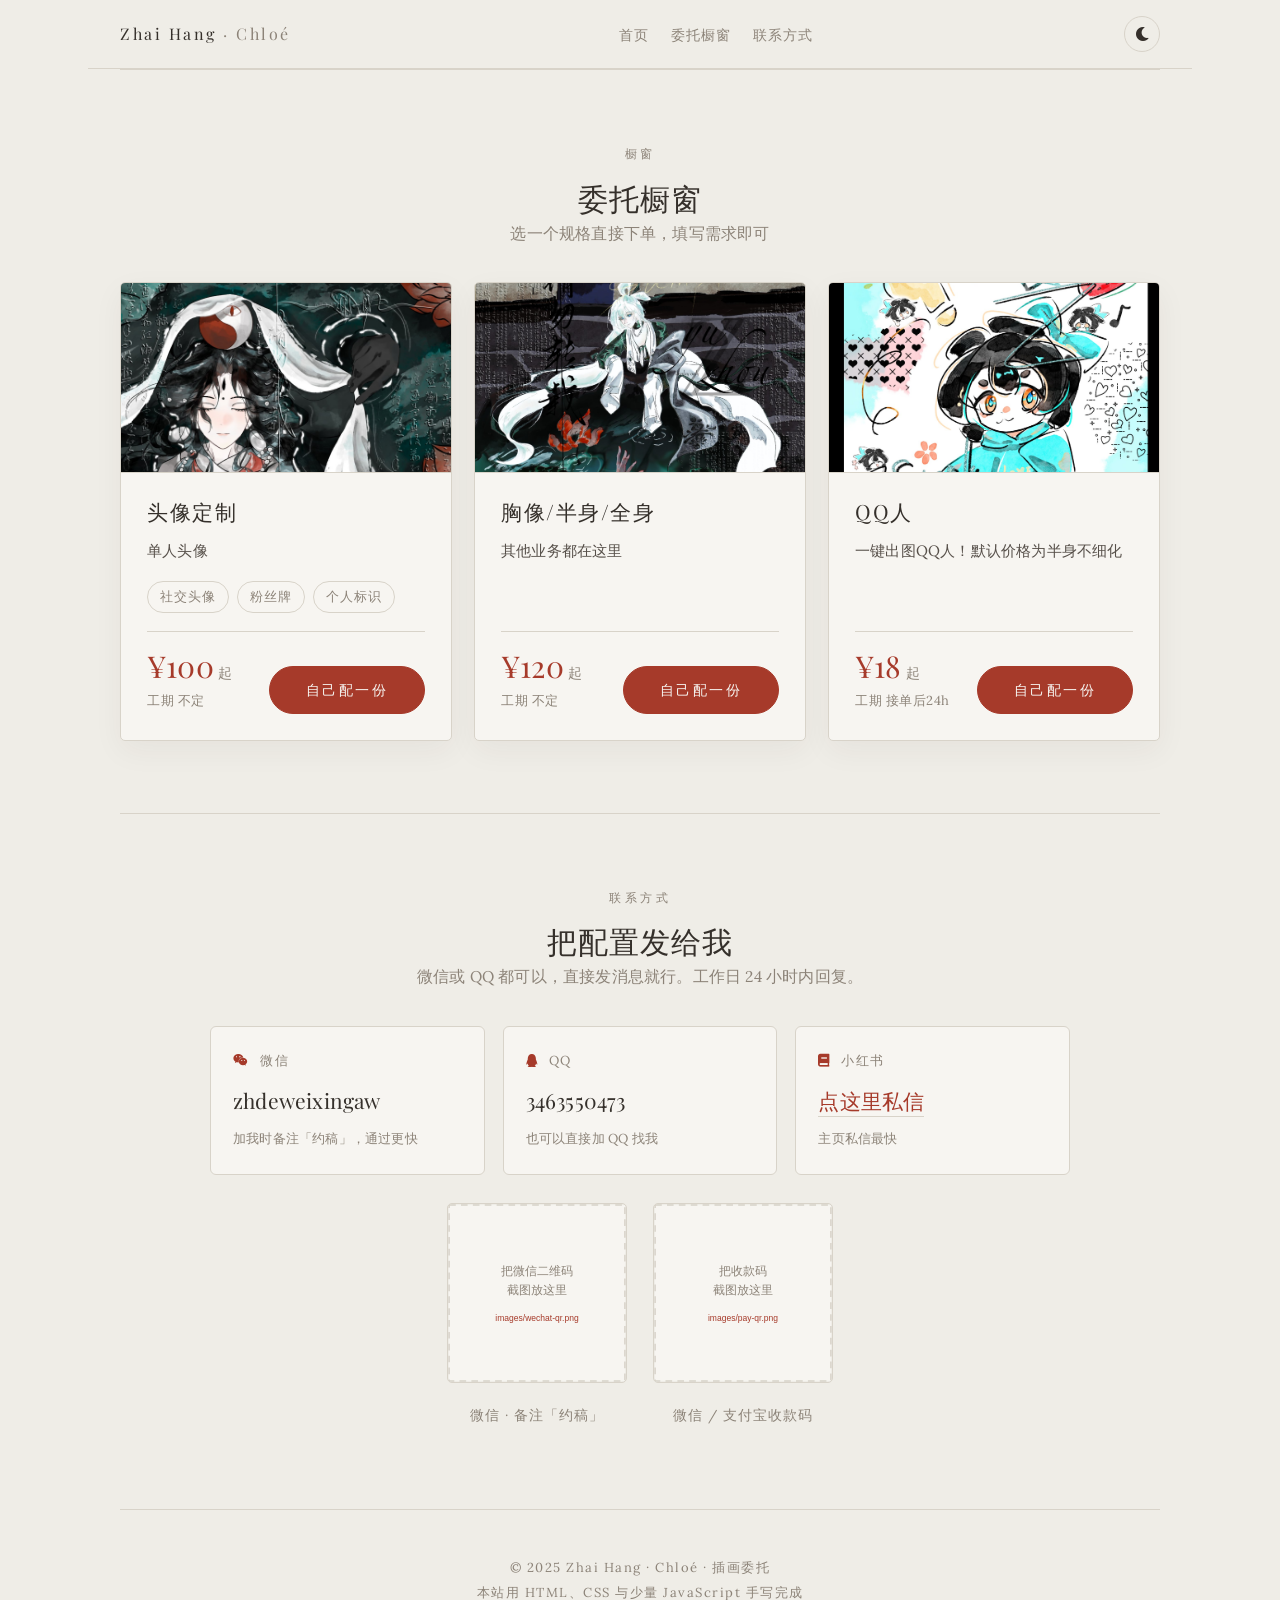
==== listings.html @ dc4da5c8 "Add files via upload" ====
<!DOCTYPE html>
<html lang="zh-CN">
  <head>
    <meta charset="utf-8">
    <meta name="viewport" content="width=device-width, initial-scale=1.0">
    <title>委托橱窗 · 自己配一份报价</title>
    <meta name="description" content="选规格、加料、填数量，实时看到预估价格。">
    <link rel="icon" href="favicon.svg" type="image/svg+xml">
    <link rel="preconnect" href="https://fonts.googleapis.com">
    <link rel="preconnect" href="https://fonts.gstatic.com" crossorigin>
    <link rel="stylesheet" href="style.css">
    <link rel="stylesheet" href="forms.css">
    <link rel="stylesheet" href="https://fonts.googleapis.com/css2?family=Lora:wght@400;500;600&family=Playfair+Display:wght@400;500;600&display=swap">
    <link rel="stylesheet" href="https://cdnjs.cloudflare.com/ajax/libs/font-awesome/5.15.4/css/all.min.css">
    <script src="contact.js" defer></script>
    <script src="listings.js" defer></script>
  </head>

  <body>
    <div class="page">

      <header class="site-header">
        <div class="topbar">
          <a class="brand" href="index.html">Zhai Hang <span>· Chloé</span></a>
          <nav class="nav">
            <a href="index.html">首页</a>
            <a href="listings.html">委托橱窗</a>
            <a href="#contact-area">联系方式</a>
          </nav>
          <button class="theme-toggle" id="theme-toggle" type="button" aria-label="切换深色模式">
            <i class="fas fa-moon"></i>
          </button>
        </div>
      </header>

      <main>
        <!-- ========== 橱窗列表 ========== -->
        <section class="section" id="list-view">
          <p class="eyebrow" id="intro-eyebrow"></p>
          <h2 id="intro-title"></h2>
          <p class="section-sub" id="intro-sub"></p>
          <div class="listing-grid" id="listing-grid"></div>
        </section>

        <!-- ========== 配置器（选规格 → 加料 → 数量 → 总价） ========== -->
        <section class="section" id="detail-view" hidden>
          <p><a class="back-link" id="back" href="#">← 返回橱窗</a></p>

          <img class="detail-cover" id="d-cover" alt="">
          <h2 id="d-title"></h2>
          <p class="section-sub" id="d-desc"></p>

          <!-- 例图区：默认只显示前几张，其余折叠；上面给一个直达配置器的按钮 -->
          <div class="gallery-head">
            <p class="gallery-title" id="d-gallery-title"></p>
            <a class="btn btn-solid btn-sm" href="#configurator">不用看完 · 直接去选规格 ↓</a>
          </div>

          <!-- 这个橱窗的例图（封面之外的都放这里，点开可放大） -->
          <div class="gallery" id="d-gallery"></div>
          <p class="gallery-more-wrap">
            <button class="btn btn-ghost" id="gallery-more" type="button" hidden></button>
          </p>

          <!-- 图片放大用的灯箱 -->
          <div class="lightbox" id="lightbox" role="dialog" aria-modal="true" aria-label="例图预览" hidden>
            <button class="lb-btn lb-close" id="lb-close" type="button" aria-label="关闭">×</button>
            <button class="lb-btn lb-prev" id="lb-prev" type="button" aria-label="上一张">‹</button>
            <img class="lb-img" id="lb-img" src="" alt="">
            <button class="lb-btn lb-next" id="lb-next" type="button" aria-label="下一张">›</button>
            <p class="lb-caption" id="lb-caption"></p>
          </div>

          <div class="config" id="configurator" style="max-width:860px; margin:0 auto;">

            <h3 class="cfg-title"><span class="cfg-step">1</span> 选规格</h3>
            <ul class="option-list" id="d-options"></ul>

            <h3 class="cfg-title"><span class="cfg-step">2</span> 加料 / 附加服务 <span class="cfg-optional">可多选，也可以不加</span></h3>
            <ul class="addon-list" id="d-addons"></ul>

            <h3 class="cfg-title"><span class="cfg-step">3</span> 数量</h3>
            <div class="qty-row">
              <button class="qty-btn" id="qty-minus" type="button" aria-label="减少">－</button>
              <input class="qty-input" id="qty" type="number" min="1" max="99" value="1">
              <button class="qty-btn" id="qty-plus" type="button" aria-label="增加">＋</button>
              <span class="qty-note">同一张图要做两个尺寸／两版，就填 2</span>
            </div>

            <div class="total-box">
              <div class="total-left">
                <span class="total-label">合计（预估）</span>
                <span class="total-detail" id="d-detail"></span>
              </div>
              <span class="total-value" id="d-total">¥0</span>
            </div>

            <p class="cfg-actions">
              <button class="btn btn-solid" id="copy-config" type="button">复制这份配置</button>
              <a class="btn btn-ghost" href="#contact-area">看联系方式</a>
            </p>
            <p class="field-hint" style="text-align:center;">
              把复制的配置发到微信 / QQ，我确认后回复最终价格与排期。这个数字是预估，最终以沟通为准。
            </p>
          </div>
        </section>

        <!-- ========== 联系方式 ========== -->
        <section class="section" id="contact-area">
          <p class="eyebrow">联系方式</p>
          <h2>把配置发给我</h2>
          <p class="section-sub">微信或 QQ 都可以，直接发消息就行。工作日 24 小时内回复。</p>
          <div class="contact-boxes" id="d-contact"></div>
          <div class="qr-inline" id="d-qr"></div>
        </section>
      </main>

      <footer class="footer">
        <p class="footer-note">© 2025 Zhai Hang · Chloé · 插画委托</p>
        <p class="footer-note">本站用 HTML、CSS 与少量 JavaScript 手写完成</p>
      </footer>
    </div>
  </body>
</html>
---- style.css ----
/* =========================================================
   style.css — 插画委托站
   设计语言：米白底 + 衬线标题 + 细线 + 卡片（与个人主页同一套）
   配色来源：自己的画作（朱红 + 墨绿）
   组织：
     0. 变量（含深色模式）   1. 基础        2. 标题
     3. 链接与按钮           4. 可复用类     5. 区块与网格
     6. 顶栏导航与主题开关   7. 首屏         8. 业务卡片
     9. 例图与筛选           10. 灯箱        11. 价格
     12. 估价器              13. 流程        14. 问答
     15. 联系与付款          16. 页脚        17. 回到顶部
     18. 滚动淡入            19. 响应式      20. 减少动态效果
   ========================================================= */

/* ---------- 0. 变量（想换整站配色，只改这里）---------- */
:root {
  --bg: #EFEDE7;
  --surface: #F7F5F1;
  --ink: #35302B;
  --text: #57504A;
  --taupe: #8C8378;
  --line: #D8D3C9;
  --accent: #A63A2A;        /* 朱红：取自画里的阴阳 */
  --deep: #1F3A37;          /* 墨绿：取自画里的墨色 */
  --green: #2F6B4F;
  --green-bg: #E7EFE8;
  --warn: #8A6234;
  --warn-bg: #F3E7D8;

  --font-title: "Playfair Display", "Songti SC", "STSong", "SimSun", "Times New Roman", serif;
  --font-text: "Lora", "PingFang SC", "Microsoft YaHei", "Hiragino Sans GB", Georgia, sans-serif;
}

/* 深色模式：同一套变量换一套值，全站跟着变。
   由 script.js 给 <html> 加上 data-theme="dark" 触发 */
[data-theme="dark"] {
  --bg: #191817;
  --surface: #211F1D;
  --ink: #F0EBE3;
  --text: #C6BFB5;
  --taupe: #8B8378;
  --line: #34312D;
  --accent: #D96A4F;        /* 深色底上把朱红提亮一点，保证对比度 */
  --deep: #8FBDB2;
  --green: #7FC79B;
  --green-bg: #22302A;
  --warn: #D4A96A;
  --warn-bg: #33302A;
}

/* 隐藏属性必须压过 display:flex 之类的设置 */
[hidden] {
  display: none !important;
}

/* ---------- 1. 基础 ---------- */
* {
  margin: 0;
  padding: 0;
  box-sizing: border-box;
}

html {
  scroll-behavior: smooth;   /* 点导航锚点时平滑滚动 */
}

body {
  background-color: var(--bg);
  color: var(--text);
  font-family: var(--font-text);
  font-size: 17px;
  line-height: 1.9;
  letter-spacing: 0.2px;
  text-align: center;
  padding: 0 32px;
  transition: background-color 0.35s ease, color 0.35s ease;
}

.page {
  max-width: 1040px;
  margin: 0 auto;
}

/* ---------- 2. 标题 ---------- */
h1, h2, h3 {
  font-family: var(--font-title);
  color: var(--ink);
  font-weight: 400;
  line-height: 1.4;
  letter-spacing: 1px;
}

h1 { font-size: 52px; line-height: 1.3; }
h2 { font-size: 30px; font-weight: 500; }
h3 { font-size: 19px; letter-spacing: 1.5px; }

/* ---------- 3. 链接与按钮 ---------- */
a {
  color: var(--accent);
  text-decoration: none;
  border-bottom: 1px solid var(--line);
  padding-bottom: 2px;
  transition: color 0.3s ease, border-color 0.3s ease;
}

a:hover {
  color: var(--deep);
  border-bottom-color: var(--deep);
}

strong {
  font-weight: 600;
  color: var(--accent);
}

.btn {
  display: inline-block;
  font-family: var(--font-title);
  font-size: 14px;
  letter-spacing: 2.5px;
  padding: 13px 36px;
  border: 1px solid var(--line);
  border-radius: 999px;
  color: var(--ink);
  cursor: pointer;
  transition: background-color 0.3s ease, color 0.3s ease, border-color 0.3s ease;
}

.btn-solid {
  background-color: var(--accent);
  border-color: var(--accent);
  color: #F7F5F1;
}

.btn-solid:hover {
  background-color: var(--deep);
  border-color: var(--deep);
  color: #F7F5F1;
}

.btn-ghost {
  color: var(--accent);
  border-color: var(--accent);
}

.btn-ghost:hover {
  background-color: var(--accent);
  color: #F7F5F1;
  border-color: var(--accent);
}

/* ---------- 4. 可复用类 ---------- */
.img-circle { border-radius: 50%; }
.text-center { text-align: center; }

.list-inline {
  list-style: none;
  padding-left: 0;
}

.list-inline > li {
  display: inline;
  padding: 0 20px;
}

.card {
  background-color: var(--surface);
  border: 1px solid var(--line);
  border-radius: 5px;
  padding: 34px 32px;
  box-shadow: 0 10px 30px rgba(53, 48, 43, 0.05);
  transition: box-shadow 0.3s ease;
  text-align: left;
}

.card:hover {
  box-shadow: 0 18px 44px rgba(53, 48, 43, 0.12);
}

.meta {
  list-style: none;
  margin-top: 16px;
  font-size: 14.5px;
  color: var(--taupe);
  letter-spacing: 0.5px;
}

.meta li { padding: 3px 0; }

/* ---------- 5. 区块与网格 ---------- */
.section {
  padding: 72px 0;
  border-top: 1px solid var(--line);
}

.section-sub {
  color: var(--taupe);
  font-size: 15.5px;
  max-width: 640px;
  margin: 0 auto 34px;
}

.eyebrow {
  font-family: var(--font-title);
  font-size: 12px;
  letter-spacing: 3.5px;
  color: var(--taupe);
  margin-bottom: 12px;
}

.grid-2, .grid-3, .grid-4 { display: grid; gap: 20px; }
.grid-2 { grid-template-columns: repeat(2, 1fr); }
.grid-3 { grid-template-columns: repeat(3, 1fr); }
.grid-4 { grid-template-columns: repeat(4, 1fr); gap: 16px; }

/* ---------- 6. 顶栏导航与主题开关 ---------- */
.site-header {
  position: sticky;
  top: 0;
  z-index: 20;
  background-color: var(--bg);
  border-bottom: 1px solid var(--line);
  margin: 0 -32px;
  padding: 0 32px;
  transition: background-color 0.35s ease;
}

.topbar {
  display: flex;
  align-items: center;
  justify-content: space-between;
  flex-wrap: wrap;
  gap: 10px 20px;
  padding: 16px 0;
}

.brand {
  font-family: var(--font-title);
  font-size: 16px;
  letter-spacing: 2.5px;
  color: var(--ink);
  border-bottom: 0;
  padding-bottom: 0;
}

.brand span { color: var(--taupe); }
.brand:hover { color: var(--accent); }

.nav a {
  margin-left: 18px;
  font-size: 14px;
  letter-spacing: 1px;
  color: var(--taupe);
  border-bottom: 0;
  padding-bottom: 0;
}

.nav a:hover { color: var(--accent); }

.theme-toggle {
  width: 36px;
  height: 36px;
  border: 1px solid var(--line);
  border-radius: 50%;
  background-color: transparent;
  color: var(--ink);
  cursor: pointer;
  font-size: 14px;
  transition: border-color 0.3s ease, color 0.3s ease;
}

.theme-toggle:hover {
  border-color: var(--accent);
  color: var(--accent);
}

/* ---------- 7. 首屏 ---------- */
.hero { padding: 84px 0 76px; }

.badge {
  display: inline-flex;
  align-items: center;
  gap: 9px;
  background-color: var(--green-bg);
  color: var(--green);
  font-size: 13px;
  letter-spacing: 2px;
  padding: 7px 20px;
  border-radius: 999px;
  margin-bottom: 36px;
}

.badge .dot {
  width: 7px;
  height: 7px;
  border-radius: 50%;
  background-color: currentColor;
}

/* 状态不同，徽章颜色跟着变（由 script.js 设置 data-status） */
.badge[data-status="full"] {
  background-color: var(--warn-bg);
  color: var(--warn);
}

.badge[data-status="closed"] {
  background-color: var(--line);
  color: var(--taupe);
}

.tagline {
  color: var(--taupe);
  font-size: 16px;
  letter-spacing: 2px;
  margin-top: 18px;
}

.hero-actions { margin: 34px 0 20px; }
.hero-actions .btn { margin: 0 6px; }

.hero-note {
  font-size: 14px;
  letter-spacing: 1px;
  color: var(--taupe);
}

/* 站点头像（在后台可以上传替换；没上传就自动隐藏） */
.avatar {
  display: block;
  width: 132px;
  height: 132px;
  object-fit: cover;
  border-radius: 50%;
  border: 1px solid var(--line);
  padding: 6px;
  background-color: var(--surface);
  margin: 0 auto 30px;
}

/* 实时更新提示：后台一保存，访客这边会看到它 */
.live-toast {
  position: fixed;
  left: 50%;
  bottom: 30px;
  transform: translateX(-50%);
  z-index: 40;
  background-color: var(--ink);
  color: var(--bg);
  font-size: 14px;
  letter-spacing: 1.5px;
  padding: 11px 26px;
  border-radius: 999px;
  box-shadow: 0 12px 30px rgba(0, 0, 0, 0.18);
  animation: toast-in 0.35s ease;
}

@keyframes toast-in {
  from { opacity: 0; transform: translate(-50%, 12px); }
  to { opacity: 1; transform: translate(-50%, 0); }
}

/* ---------- 8. 业务卡片 ---------- */
.service h3 { margin-bottom: 12px; }

.service h3 i {
  color: var(--accent);
  font-size: 0.85em;
  margin-right: 10px;
}

.service p { font-size: 15.5px; }

/* ---------- 9. 例图与筛选 ---------- */
.filters {
  display: flex;
  justify-content: center;
  flex-wrap: wrap;
  gap: 10px;
  margin-bottom: 30px;
}

.filter {
  font-family: var(--font-title);
  font-size: 13px;
  letter-spacing: 2px;
  padding: 8px 22px;
  border: 1px solid var(--line);
  border-radius: 999px;
  background-color: transparent;
  color: var(--taupe);
  cursor: pointer;
  transition: background-color 0.25s ease, color 0.25s ease, border-color 0.25s ease;
}

.filter:hover {
  border-color: var(--accent);
  color: var(--accent);
}

.filter.is-active {
  background-color: var(--accent);
  border-color: var(--accent);
  color: #F7F5F1;
}

.gallery {
  display: grid;
  grid-template-columns: repeat(auto-fit, minmax(280px, 1fr));
  gap: 22px;
}

.work img {
  display: block;
  width: 100%;
  border: 1px solid var(--line);
  padding: 10px;
  background-color: var(--surface);
  cursor: zoom-in;
  transition: transform 0.35s ease, box-shadow 0.35s ease;
}

.work img:hover {
  transform: translateY(-4px);
  box-shadow: 0 16px 36px rgba(53, 48, 43, 0.16);
}

.work figcaption {
  margin-top: 12px;
  font-size: 14px;
  letter-spacing: 1px;
  color: var(--taupe);
}

/* ---------- 10. 作品灯箱 ---------- */
.lightbox {
  position: fixed;
  inset: 0;
  z-index: 100;
  display: flex;
  align-items: center;
  justify-content: center;
  background-color: rgba(18, 16, 15, 0.94);
  padding: 4vh 5vw;
}

.lb-img {
  max-width: 100%;
  max-height: 84vh;
  border: 1px solid rgba(255, 255, 255, 0.15);
  background-color: #141312;
}

.lb-caption {
  position: absolute;
  bottom: 3.5vh;
  left: 0;
  right: 0;
  text-align: center;
  color: #CFC8BB;
  font-size: 14px;
  letter-spacing: 1.5px;
}

.lb-btn {
  position: absolute;
  background-color: transparent;
  border: 1px solid rgba(255, 255, 255, 0.28);
  border-radius: 50%;
  color: #EDE9E2;
  cursor: pointer;
  font-size: 20px;
  line-height: 1;
  width: 44px;
  height: 44px;
  transition: background-color 0.25s ease, border-color 0.25s ease;
}

.lb-btn:hover {
  background-color: rgba(255, 255, 255, 0.12);
  border-color: rgba(255, 255, 255, 0.6);
}

.lb-close { top: 3vh; right: 4vw; font-size: 24px; }
.lb-prev { left: 2.5vw; top: 50%; transform: translateY(-50%); }
.lb-next { right: 2.5vw; top: 50%; transform: translateY(-50%); }

/* ---------- 11. 价格 ---------- */
.price { text-align: center; }

.price-name {
  font-family: var(--font-title);
  font-size: 17px;
  letter-spacing: 3px;
  color: var(--ink);
  margin-bottom: 10px;
}

.price-num {
  font-family: var(--font-title);
  font-size: 42px;
  line-height: 1.2;
  letter-spacing: 1px;
  color: var(--accent);
}

.price-num span {
  font-size: 15px;
  letter-spacing: 2px;
  color: var(--taupe);
  margin-left: 5px;
}

.price-tag {
  display: inline-block;
  font-size: 11.5px;
  letter-spacing: 2px;
  color: var(--accent);
  border: 1px solid var(--accent);
  border-radius: 999px;
  padding: 3px 14px;
  margin-bottom: 14px;
}

.price-featured { border-color: var(--accent); }

.price .meta {
  margin-top: 18px;
  text-align: left;
}

.extras {
  max-width: 680px;
  margin: 40px auto 0;
  text-align: left;
}

.extras h3 { margin-bottom: 14px; }

.meta-list {
  list-style: none;
  font-size: 15px;
}

.meta-list li {
  padding: 7px 0;
  border-bottom: 1px dashed var(--line);
}

.meta-list li:last-child { border-bottom: 0; }

.extras-note {
  margin-top: 18px;
  font-size: 14.5px;
  color: var(--taupe);
}

/* ---------- 12. 快速估价器 ---------- */
.calc {
  max-width: 680px;
  margin: 34px auto 0;
  padding: 34px 32px;
  text-align: left;
  background-color: var(--surface);
  border: 1px solid var(--line);
  border-radius: 5px;
  box-shadow: 0 10px 30px rgba(53, 48, 43, 0.05);
}

.calc h3 { margin-bottom: 8px; }

.calc-sub {
  font-size: 14.5px;
  color: var(--taupe);
  margin-bottom: 24px;
}

.calc-grid {
  display: grid;
  grid-template-columns: repeat(3, 1fr);
  gap: 16px;
}

.calc-field {
  display: flex;
  flex-direction: column;
  gap: 8px;
}

.calc-label {
  font-size: 13px;
  letter-spacing: 1.5px;
  color: var(--taupe);
}

.calc-field select,
.calc-field input {
  font-family: inherit;
  font-size: 15px;
  color: var(--ink);
  background-color: var(--bg);
  border: 1px solid var(--line);
  border-radius: 4px;
  padding: 10px 12px;
  transition: border-color 0.25s ease;
}

.calc-field select:focus,
.calc-field input:focus {
  outline: none;
  border-color: var(--accent);
}

.calc-checks {
  display: flex;
  flex-wrap: wrap;
  gap: 10px 26px;
  margin-top: 20px;
}

.calc-check {
  display: flex;
  align-items: center;
  gap: 8px;
  font-size: 14.5px;
  color: var(--text);
  cursor: pointer;
}

.calc-check input { accent-color: var(--accent); }

.calc-total {
  margin-top: 26px;
  padding-top: 22px;
  border-top: 1px solid var(--line);
  font-size: 15px;
  letter-spacing: 1px;
  color: var(--taupe);
}

.calc-total strong {
  font-family: var(--font-title);
  font-size: 38px;
  letter-spacing: 1px;
  margin-left: 6px;
  transition: color 0.2s ease;
}

.calc-hint {
  display: block;
  font-size: 13px;
  letter-spacing: 0.5px;
  color: var(--taupe);
  margin-top: 2px;
}

.calc-actions {
  margin-top: 22px;
  display: flex;
  align-items: center;
  gap: 16px;
}

.calc-copied {
  font-size: 14px;
  letter-spacing: 1px;
  color: var(--green);
  opacity: 0;
  transition: opacity 0.3s ease;
}

.calc-copied.is-visible { opacity: 1; }

.calc-note {
  margin-top: 16px;
  font-size: 13.5px;
  color: var(--taupe);
}

/* ---------- 13. 接稿流程 ---------- */
.step {
  text-align: center;
  padding: 4px 6px;
}

.step-num {
  display: block;
  font-family: var(--font-title);
  font-size: 30px;
  letter-spacing: 4px;
  color: var(--line);
  margin-bottom: 8px;
}

.step h3 { font-size: 17px; margin-bottom: 8px; }

.step p {
  font-size: 14.5px;
  color: var(--taupe);
}

/* ---------- 14. 常见问题 ---------- */
.faq {
  max-width: 720px;
  margin: 0 auto;
  text-align: left;
}

.faq details {
  border-bottom: 1px solid var(--line);
  padding: 18px 0;
}

.faq summary {
  cursor: pointer;
  font-family: var(--font-title);
  font-size: 17px;
  letter-spacing: 1px;
  color: var(--ink);
  list-style: none;
}

.faq summary::-webkit-details-marker { display: none; }

.faq summary::after {
  content: "+";
  float: right;
  font-size: 20px;
  line-height: 1;
  color: var(--accent);
}

.faq details[open] summary::after { content: "−"; }

.faq p {
  margin-top: 12px;
  font-size: 15.5px;
}

/* ---------- 15. 联系与付款 ---------- */
.contact {
  display: grid;
  grid-template-columns: 1.15fr 1fr 1fr;
  gap: 26px;
  align-items: start;
  text-align: left;
}

.contact-main .btn { margin-bottom: 12px; }

.contact-note {
  font-size: 13.5px;
  letter-spacing: 1px;
  color: var(--taupe);
  margin-bottom: 18px;
}

.qr { text-align: center; }

.qr img {
  display: block;
  width: 100%;
  max-width: 220px;
  margin: 0 auto;
  border-radius: 4px;
}

.qr figcaption {
  margin-top: 12px;
  font-size: 14px;
  letter-spacing: 1px;
  color: var(--taupe);
}

.terms {
  margin-top: 40px;
  padding-top: 22px;
  border-top: 1px solid var(--line);
  font-size: 14px;
  letter-spacing: 0.5px;
  color: var(--taupe);
}

/* ---------- 16. 页脚 ---------- */
.footer {
  border-top: 1px solid var(--line);
  padding: 46px 0 64px;
}

.footer-note {
  font-size: 13px;
  letter-spacing: 1.5px;
  color: var(--taupe);
}

/* ---------- 17. 回到顶部 ---------- */
.to-top {
  position: fixed;
  right: 26px;
  bottom: 26px;
  z-index: 30;
  width: 44px;
  height: 44px;
  border: 1px solid var(--line);
  border-radius: 50%;
  background-color: var(--surface);
  color: var(--ink);
  font-size: 18px;
  cursor: pointer;
  opacity: 0;
  visibility: hidden;
  transform: translateY(10px);
  transition: opacity 0.3s ease, transform 0.3s ease, visibility 0.3s ease;
}

.to-top.is-visible {
  opacity: 1;
  visibility: visible;
  transform: translateY(0);
}

/* ---------- 18. 滚动淡入 ----------
   reveal-init 由 script.js 添加，所以关掉 JavaScript 时内容不会被藏起来 */
.reveal-init {
  opacity: 0;
  transform: translateY(16px);
  transition: opacity 0.7s ease, transform 0.7s ease;
}

.reveal-init.is-visible {
  opacity: 1;
  transform: translateY(0);
}

/* ---------- 19. 响应式 ----------
   ⚠️ 顺序：从"最不具体"到"最具体"，max-width 从大到小 */

@media (max-width: 960px) {
  h1 { font-size: 44px; }

  .grid-3,
  .grid-4 { grid-template-columns: repeat(2, 1fr); }

  .contact { grid-template-columns: 1fr 1fr; }

  .contact-main {
    grid-column: 1 / -1;
    text-align: center;
  }
}

@media (max-width: 720px) {
  h1 { font-size: 36px; }
  h2 { font-size: 24px; }

  .grid-2,
  .grid-3,
  .grid-4,
  .contact,
  .calc-grid { grid-template-columns: 1fr; }

  .section { padding: 56px 0; }

  .nav a { margin-left: 0; margin-right: 14px; }

  .qr img { max-width: 260px; }

  .lb-prev { left: 8px; }
  .lb-next { right: 8px; }
}

@media (max-width: 540px) {
  body {
    font-size: 16px;
    padding: 0 18px;
  }

  .site-header {
    margin: 0 -18px;
    padding: 0 18px;
  }

  h1 { font-size: 30px; }

  .hero { padding: 56px 0 52px; }

  .badge {
    font-size: 12px;
    letter-spacing: 1.5px;
    padding: 6px 16px;
  }

  .card,
  .calc { padding: 26px 22px; }

  .price-num { font-size: 34px; }
  .step-num { font-size: 26px; }
  .calc-total strong { font-size: 30px; }

  .btn {
    padding: 12px 26px;
    letter-spacing: 2px;
  }

  .theme-toggle {
    width: 32px;
    height: 32px;
  }
}

/* ---------- 20. 尊重"减少动态效果"的系统设置 ---------- */
@media (prefers-reduced-motion: reduce) {
  html { scroll-behavior: auto; }

  *,
  .reveal-init,
  .to-top,
  .work img {
    transition: none !important;
    transform: none !important;
  }

  .reveal-init { opacity: 1; }
}
---- forms.css ----
/* =========================================================
   forms.css — 橱窗页与订单页专用样式
   （公共站点样式在 style.css，这里只放表单/橱窗/订单相关）
   ========================================================= */

/* ---------- 橱窗列表 ---------- */
.listing-grid {
  display: grid;
  grid-template-columns: repeat(auto-fit, minmax(300px, 1fr));
  gap: 22px;
}

.listing {
  background-color: var(--surface);
  border: 1px solid var(--line);
  border-radius: 5px;
  overflow: hidden;
  text-align: left;
  box-shadow: 0 10px 30px rgba(53, 48, 43, 0.05);
  transition: box-shadow 0.3s ease, transform 0.3s ease;
  display: flex;
  flex-direction: column;
}

.listing:hover {
  box-shadow: 0 18px 44px rgba(53, 48, 43, 0.13);
  transform: translateY(-3px);
}

.listing-cover {
  width: 100%;
  height: 190px;
  object-fit: cover;
  display: block;
  border-bottom: 1px solid var(--line);
}

.listing-body {
  padding: 24px 26px 26px;
  display: flex;
  flex-direction: column;
  flex: 1;
}

.listing-body h3 {
  font-size: 21px;
  margin-bottom: 10px;
}

.listing-desc {
  font-size: 15px;
  color: var(--text);
  flex: 1;
}

.listing-tags {
  list-style: none;
  display: flex;
  flex-wrap: wrap;
  gap: 8px;
  margin: 16px 0 18px;
}

.listing-tags li {
  font-size: 12.5px;
  letter-spacing: 1px;
  color: var(--taupe);
  border: 1px solid var(--line);
  border-radius: 999px;
  padding: 3px 12px;
}

.listing-foot {
  display: flex;
  align-items: flex-end;
  justify-content: space-between;
  gap: 14px;
  border-top: 1px solid var(--line);
  padding-top: 18px;
}

.listing-price {
  font-family: var(--font-title);
  font-size: 30px;
  line-height: 1.1;
  color: var(--accent);
}

.listing-price span {
  font-size: 14px;
  color: var(--taupe);
  letter-spacing: 1px;
  margin-left: 4px;
}

.listing-slots {
  font-size: 13px;
  letter-spacing: 0.5px;
  color: var(--taupe);
  margin-top: 6px;
}

.listing-slots.is-full { color: var(--accent); }

/* ---------- 详情 / 下单表单 ---------- */
.detail-head {
  display: flex;
  align-items: center;
  gap: 18px;
  margin-bottom: 30px;
}

.back-link {
  font-size: 14px;
  letter-spacing: 1px;
  border-bottom: 0;
}

.detail-cover {
  width: 100%;
  max-height: 300px;
  object-fit: cover;
  border: 1px solid var(--line);
  border-radius: 5px;
  margin-bottom: 28px;
}

.option-list, .addon-list {
  list-style: none;
  display: grid;
  gap: 12px;
}

.option-list { grid-template-columns: repeat(auto-fit, minmax(240px, 1fr)); }

.choice {
  display: flex;
  align-items: flex-start;
  gap: 12px;
  border: 1px solid var(--line);
  border-radius: 5px;
  padding: 14px 16px;
  cursor: pointer;
  background-color: var(--bg);
  transition: border-color 0.25s ease, background-color 0.25s ease;
}

.choice:hover { border-color: var(--accent); }

.choice input { margin-top: 5px; accent-color: var(--accent); }

.choice.is-picked {
  border-color: var(--accent);
  background-color: var(--surface);
}

.choice-name { font-size: 15px; color: var(--ink); }

.choice-price {
  font-family: var(--font-title);
  font-size: 18px;
  color: var(--accent);
  margin-left: auto;
  white-space: nowrap;
}

.form-grid {
  display: grid;
  grid-template-columns: repeat(2, 1fr);
  gap: 16px;
}

.field { display: flex; flex-direction: column; gap: 7px; }
.field.is-wide { grid-column: 1 / -1; }

.field label {
  font-size: 13px;
  letter-spacing: 1px;
  color: var(--taupe);
}

.field input[type="text"],
.field input[type="email"],
.field input[type="date"],
.field textarea,
.field select {
  font-family: inherit;
  font-size: 15px;
  color: var(--ink);
  background-color: var(--surface);
  border: 1px solid var(--line);
  border-radius: 4px;
  padding: 10px 12px;
  transition: border-color 0.25s ease;
}

.field textarea { min-height: 96px; resize: vertical; }

.field input:focus, .field textarea:focus, .field select:focus {
  outline: none;
  border-color: var(--accent);
}

.field-hint { font-size: 12.5px; color: var(--taupe); }

.file-pick {
  font-size: 14px;
  color: var(--taupe);
}

.ref-list {
  list-style: none;
  display: flex;
  flex-wrap: wrap;
  gap: 10px;
  margin-top: 10px;
}

.ref-list img {
  width: 68px;
  height: 68px;
  object-fit: cover;
  border: 1px solid var(--line);
  border-radius: 4px;
}

.calc-bar {
  display: flex;
  align-items: baseline;
  justify-content: space-between;
  flex-wrap: wrap;
  gap: 10px;
  margin: 26px 0 22px;
  padding: 18px 22px;
  background-color: var(--surface);
  border: 1px solid var(--line);
  border-radius: 5px;
}

.calc-bar .label { font-size: 14px; color: var(--taupe); letter-spacing: 1px; }

.calc-bar .value {
  font-family: var(--font-title);
  font-size: 32px;
  color: var(--accent);
}

.calc-bar .note { font-size: 12.5px; color: var(--taupe); width: 100%; }

.notice {
  padding: 14px 18px;
  border-radius: 5px;
  font-size: 14.5px;
  margin-bottom: 22px;
}

.notice-error {
  background-color: #F7E9E6;
  color: #8C2F22;
  border: 1px solid #E4C3BC;
}

.notice-ok {
  background-color: #E7EFE8;
  color: #2F6B4F;
  border: 1px solid #C6DACB;
}

/* ---------- 下单成功 / 订单页 ---------- */
.ticket {
  max-width: 620px;
  margin: 0 auto;
  background-color: var(--surface);
  border: 1px solid var(--line);
  border-radius: 6px;
  padding: 34px 32px;
  text-align: center;
  box-shadow: 0 16px 40px rgba(53, 48, 43, 0.08);
}

.ticket h2 { font-size: 26px; margin-bottom: 10px; }

.ticket-ids {
  display: grid;
  grid-template-columns: repeat(2, 1fr);
  gap: 16px;
  margin: 26px 0;
}

.ticket-id {
  background-color: var(--bg);
  border: 1px dashed var(--line);
  border-radius: 5px;
  padding: 16px 12px;
}

.ticket-id .k {
  display: block;
  font-size: 12.5px;
  letter-spacing: 2px;
  color: var(--taupe);
  margin-bottom: 6px;
}

.ticket-id .v {
  font-family: var(--font-title);
  font-size: 24px;
  letter-spacing: 2px;
  color: var(--ink);
  word-break: break-all;
}

.ticket-warn {
  font-size: 13.5px;
  color: var(--accent);
  line-height: 1.7;
}

/* 订单进度条 */
.steps-line {
  display: flex;
  flex-wrap: wrap;
  gap: 8px;
  justify-content: center;
  margin: 22px 0 30px;
}

.step-dot {
  font-size: 12.5px;
  letter-spacing: 0.5px;
  color: var(--taupe);
  border: 1px solid var(--line);
  border-radius: 999px;
  padding: 5px 14px;
}

.step-dot.is-done { color: var(--green); border-color: var(--green); }
.step-dot.is-now { color: #F7F5F1; background-color: var(--accent); border-color: var(--accent); }

/* 订单信息表 */
.info-rows { text-align: left; }

.info-row {
  display: flex;
  gap: 16px;
  padding: 11px 0;
  border-bottom: 1px dashed var(--line);
  font-size: 15px;
}

.info-row:last-child { border-bottom: 0; }

.info-row .k {
  flex: 0 0 96px;
  color: var(--taupe);
  font-size: 13.5px;
  letter-spacing: 0.5px;
}

.info-row .v { flex: 1; color: var(--text); word-break: break-word; }

/* 留言 */
.msg-list { list-style: none; display: grid; gap: 12px; text-align: left; }

.msg {
  border: 1px solid var(--line);
  border-radius: 5px;
  padding: 12px 16px;
  background-color: var(--bg);
  max-width: 86%;
}

.msg.is-artist {
  margin-left: auto;
  background-color: var(--surface);
  border-color: var(--accent);
}

.msg .who {
  font-size: 12.5px;
  color: var(--taupe);
  letter-spacing: 1px;
  margin-bottom: 4px;
}

.msg .text { font-size: 15px; color: var(--text); white-space: pre-wrap; }

.msg-form { display: flex; gap: 10px; margin-top: 18px; }
.msg-form input { flex: 1; }
.msg-form input {
  font-family: inherit;
  font-size: 15px;
  color: var(--ink);
  background-color: var(--surface);
  border: 1px solid var(--line);
  border-radius: 4px;
  padding: 11px 13px;
}

.msg-form input:focus { outline: none; border-color: var(--accent); }

/* 文件行 */
.file-row {
  display: flex;
  align-items: center;
  gap: 12px;
  padding: 10px 0;
  border-bottom: 1px dashed var(--line);
  font-size: 14.5px;
}

.file-row:last-child { border-bottom: 0; }
.file-row .name { flex: 1; word-break: break-all; }
.file-row .size { color: var(--taupe); font-size: 13px; }

.qr-inline {
  display: flex;
  flex-wrap: wrap;
  gap: 26px;
  justify-content: center;
  margin: 28px 0 8px;
}

.qr-inline figure { text-align: center; }
.qr-inline img { width: 180px; border: 1px solid var(--line); border-radius: 5px; }
.qr-inline figcaption { margin-top: 10px; font-size: 13.5px; color: var(--taupe); letter-spacing: 1px; }

.locked {
  text-align: center;
  color: var(--taupe);
  font-size: 14.5px;
  padding: 18px;
  border: 1px dashed var(--line);
  border-radius: 5px;
}

/* =========================================================
   例图区：标题 + 直达配置器的按钮 + 折叠
   ========================================================= */
.gallery-head {
  display: flex;
  align-items: center;
  justify-content: space-between;
  gap: 14px 20px;
  flex-wrap: wrap;
  max-width: 860px;
  margin: 30px auto 16px;
  text-align: left;
}

.gallery-title {
  flex: 1;
  min-width: 220px;
  font-size: 14px;
  color: var(--taupe);
  letter-spacing: 0.5px;
  margin: 0;
}

.btn-sm {
  padding: 9px 22px;
  font-size: 13px;
  letter-spacing: 1.5px;
}

/* 折叠起来的例图 */
.work.is-folded { display: none; }

.gallery-more-wrap {
  text-align: center;
  margin: 18px 0 8px;
}

/* 从例图跳到配置器时，给吸顶导航留出空间，别把标题挡住 */
#configurator {
  scroll-margin-top: 96px;
}

@media (max-width: 540px) {
  .gallery-head { justify-content: center; text-align: center; }
  .gallery-title { text-align: center; }
}

@media (max-width: 720px) {
  .form-grid,
  .ticket-ids { grid-template-columns: 1fr; }
  .info-row { flex-direction: column; gap: 4px; }
  .info-row .k { flex: none; }
  .msg { max-width: 100%; }
}

/* =========================================================
   配置器（奶茶店式：选规格 → 加料 → 数量 → 总价）
   ========================================================= */
.config { text-align: left; }

.cfg-title {
  display: flex;
  align-items: center;
  gap: 10px;
  font-size: 17px;
  margin: 30px 0 14px;
  padding-bottom: 10px;
  border-bottom: 1px solid var(--line);
}

.cfg-step {
  display: inline-flex;
  align-items: center;
  justify-content: center;
  width: 24px;
  height: 24px;
  border-radius: 50%;
  background-color: var(--accent);
  color: #F7F5F1;
  font-size: 13px;
  font-family: var(--font-text);
  flex: 0 0 24px;
}

.cfg-optional {
  font-size: 12.5px;
  color: var(--taupe);
  letter-spacing: 0.5px;
}

/* 加料的价格用墨绿，和规格的朱红区分开 */
.choice-addon { color: var(--deep); }

/* 数量加减 */
.qty-row {
  display: flex;
  align-items: center;
  gap: 12px;
  flex-wrap: wrap;
}

.qty-btn {
  width: 40px;
  height: 40px;
  border: 1px solid var(--line);
  border-radius: 6px;
  background-color: var(--surface);
  color: var(--ink);
  font-size: 18px;
  cursor: pointer;
  transition: border-color 0.25s ease, color 0.25s ease;
}

.qty-btn:hover { border-color: var(--accent); color: var(--accent); }

.qty-input {
  width: 74px;
  text-align: center;
  font-family: var(--font-title);
  font-size: 20px;
  color: var(--ink);
  background-color: var(--surface);
  border: 1px solid var(--line);
  border-radius: 6px;
  padding: 8px 0;
}

.qty-note { font-size: 13px; color: var(--taupe); }

/* 总价盒子：只显示数字 */
.total-box {
  display: flex;
  align-items: center;
  justify-content: space-between;
  gap: 20px;
  flex-wrap: wrap;
  margin: 30px 0 22px;
  padding: 24px 28px;
  background-color: var(--surface);
  border: 1px solid var(--accent);
  border-radius: 6px;
}

.total-left { display: flex; flex-direction: column; gap: 4px; }
.total-label { font-size: 14px; letter-spacing: 1.5px; color: var(--taupe); }
.total-detail { font-size: 13px; color: var(--taupe); }

.total-value {
  font-family: var(--font-title);
  font-size: 46px;
  line-height: 1;
  color: var(--accent);
  letter-spacing: 1px;
}

.cfg-actions {
  display: flex;
  gap: 12px;
  justify-content: center;
  flex-wrap: wrap;
  margin-top: 6px;
}

/* =========================================================
   联系方式卡片（微信 / QQ / 小红书 / 邮箱）
   ========================================================= */
.contact-boxes {
  display: grid;
  grid-template-columns: repeat(auto-fit, minmax(210px, 1fr));
  gap: 18px;
  max-width: 860px;
  margin: 0 auto 10px;
}

.contact-box {
  background-color: var(--surface);
  border: 1px solid var(--line);
  border-radius: 6px;
  padding: 22px;
  text-align: left;
  transition: border-color 0.25s ease, box-shadow 0.25s ease;
}

.contact-box:hover {
  border-color: var(--accent);
  box-shadow: 0 12px 30px rgba(53, 48, 43, 0.1);
}

.cb-label {
  font-size: 13px;
  letter-spacing: 1.5px;
  color: var(--taupe);
  margin-bottom: 8px;
}

.cb-label i { color: var(--accent); margin-right: 6px; }

.cb-value {
  font-family: var(--font-title);
  font-size: 21px;
  color: var(--ink);
  word-break: break-all;
}

.cb-value a { border-bottom: 1px solid var(--line); }

.cb-note { font-size: 13px; color: var(--taupe); margin-top: 6px; }

@media (max-width: 540px) {
  .total-box { padding: 20px; }
  .total-value { font-size: 36px; }
}
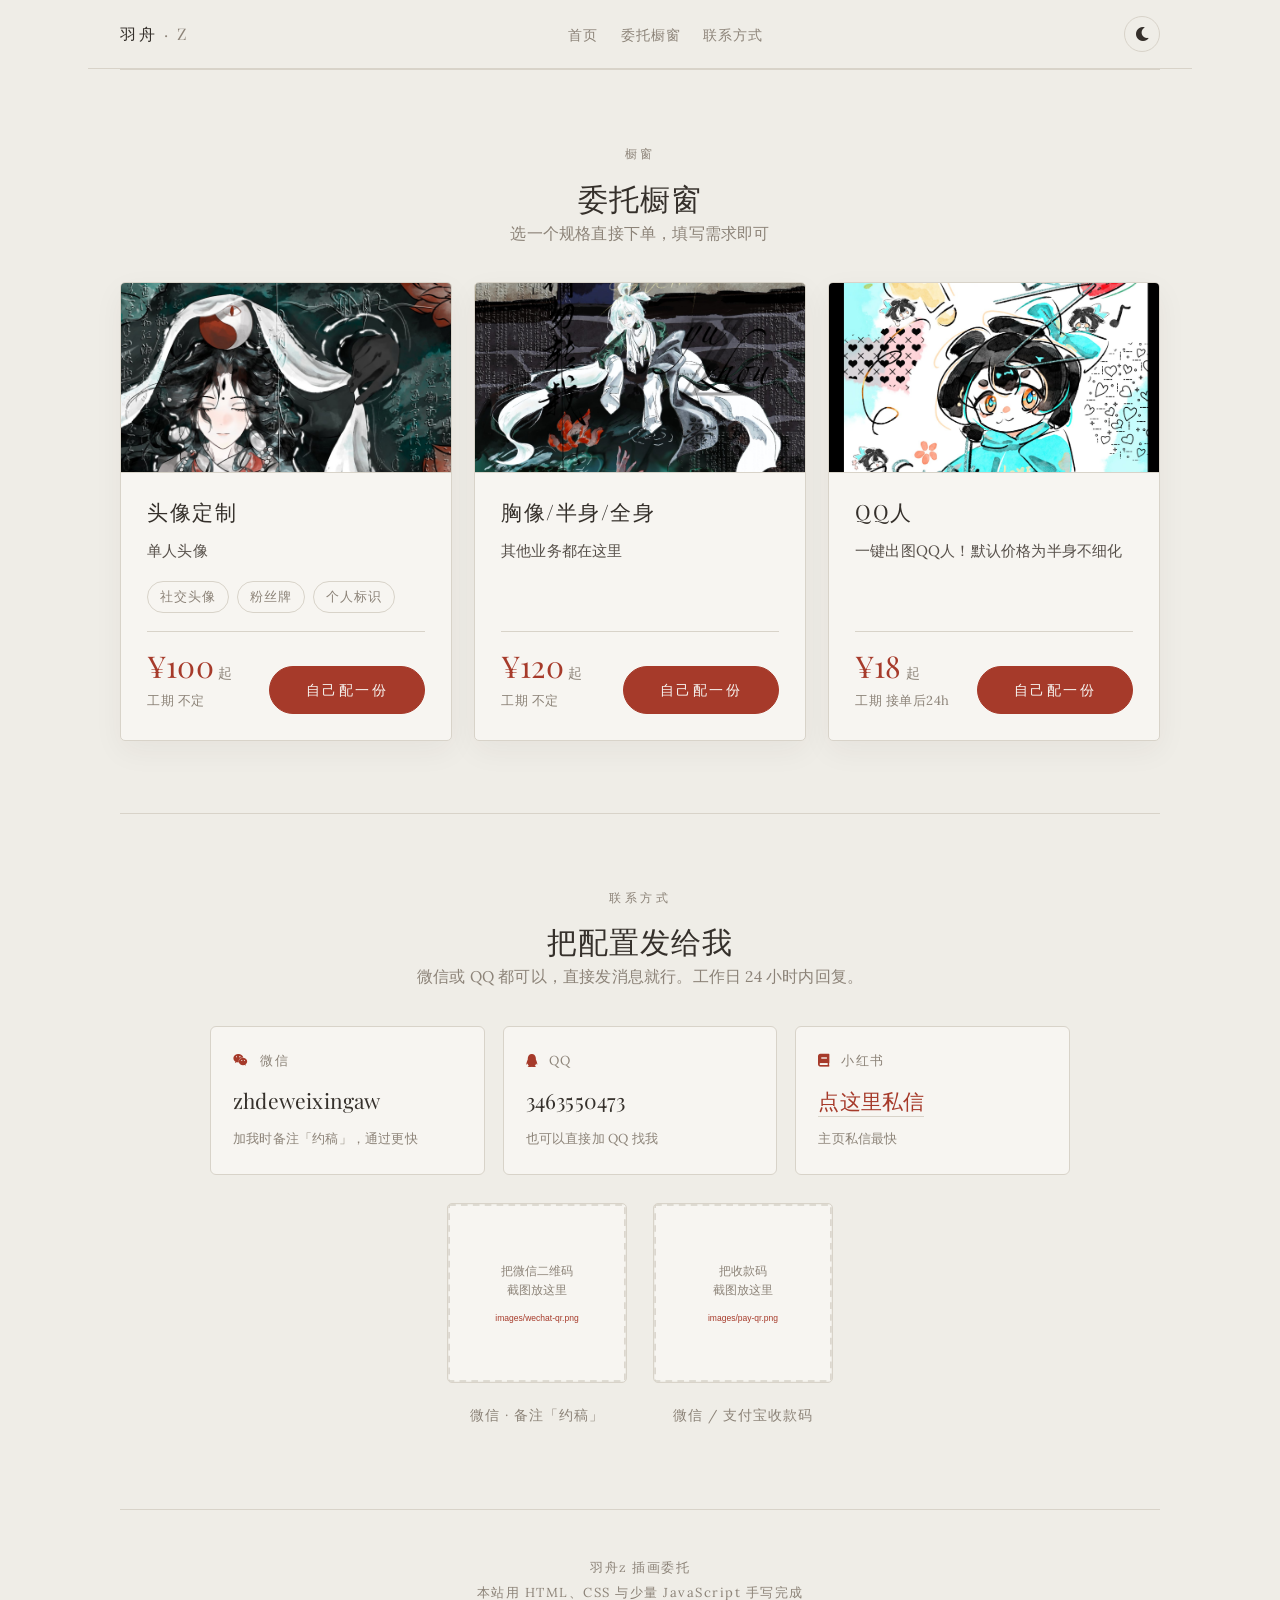
==== commit 42844d12: "Add files via upload" ====
--- a/listings.html
+++ b/listings.html
@@ -21,7 +21,7 @@
 
       <header class="site-header">
         <div class="topbar">
-          <a class="brand" href="index.html">Zhai Hang <span>· Chloé</span></a>
+          <a class="brand" href="index.html">羽舟 <span>· Z</span></a>
           <nav class="nav">
             <a href="index.html">首页</a>
             <a href="listings.html">委托橱窗</a>
@@ -116,7 +116,7 @@
       </main>
 
       <footer class="footer">
-        <p class="footer-note">© 2025 Zhai Hang · Chloé · 插画委托</p>
+        <p class="footer-note">羽舟z 插画委托</p>
         <p class="footer-note">本站用 HTML、CSS 与少量 JavaScript 手写完成</p>
       </footer>
     </div>
